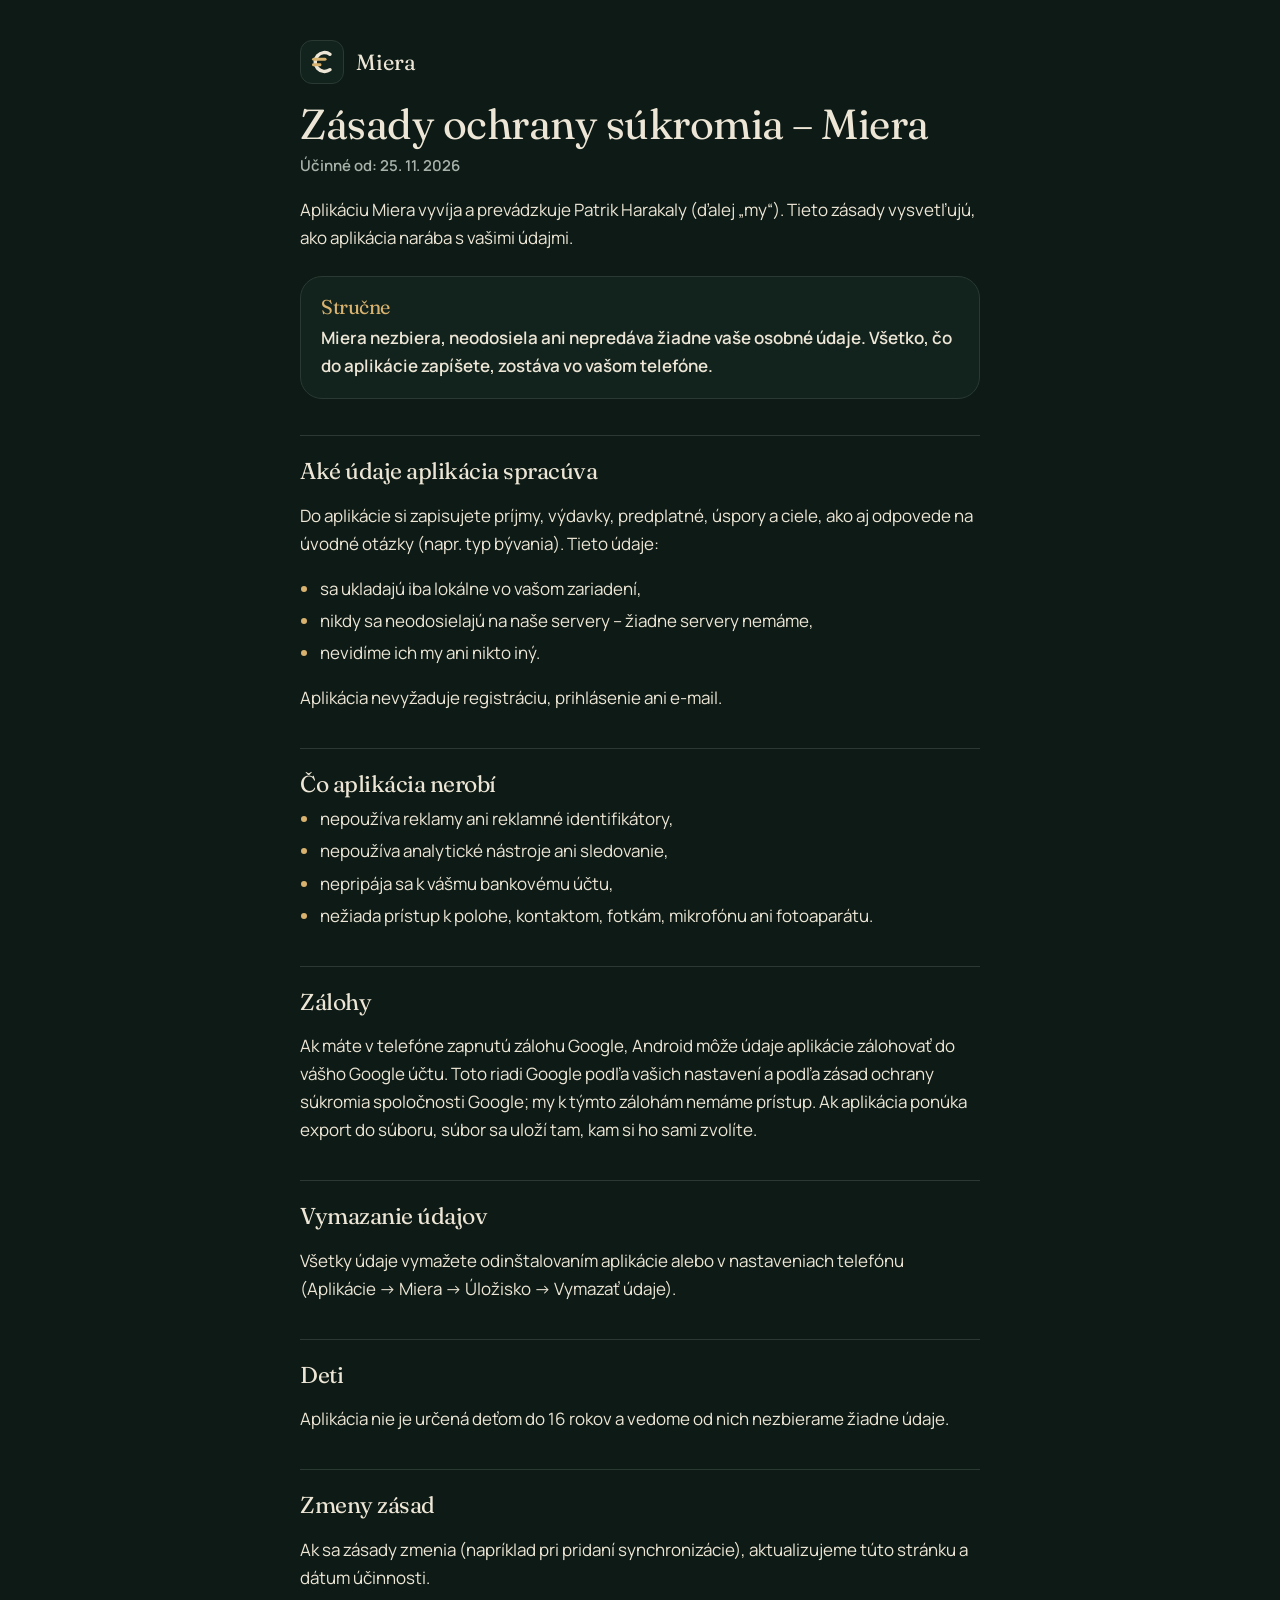
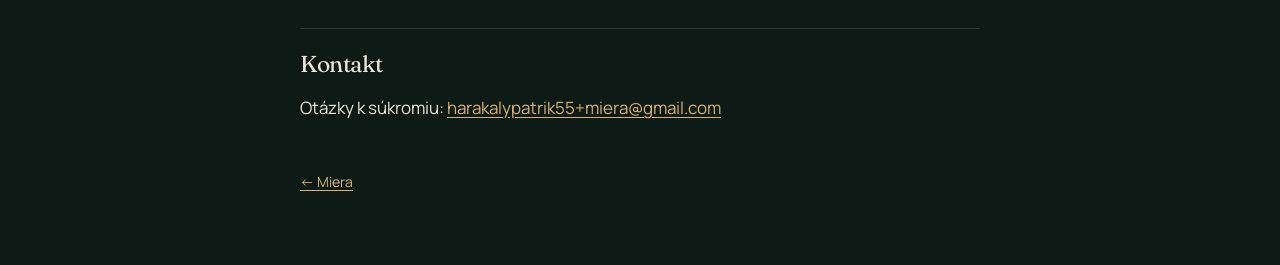
==== privacy.html @ 959af8d8 "Stránka Miera a zásady ochrany súkromia (GitHub Pages) Co-Authored-By: Claude Opus 5.5 <noreply@anth" ====
<!doctype html>
<html lang="sk">
<head>
<meta charset="utf-8">
<meta name="viewport" content="width=device-width, initial-scale=1">
<meta name="theme-color" content="#0D1A15">
<meta name="referrer" content="no-referrer">
<link rel="icon" href="favicon.svg" type="image/svg+xml">
<link rel="preconnect" href="https://fonts.googleapis.com">
<link rel="preconnect" href="https://fonts.gstatic.com" crossorigin>
<link href="https://fonts.googleapis.com/css2?family=Fraunces:wght@400&family=Manrope:wght@400;600;800&display=swap" rel="stylesheet">
<link rel="stylesheet" href="style.css">
<title>Zásady ochrany súkromia – Miera</title>
<meta name="description" content="Zásady ochrany súkromia aplikácie Miera. Aplikácia nezbiera, neodosiela ani nepredáva žiadne osobné údaje.">
</head>
<body>
<main>
  <a class="brand" href="./"><svg viewBox="0 0 108 108" aria-hidden="true"><g transform="translate(57 54) scale(1.1) translate(-50 -50)"><path d="M66 32 A22 22 0 1 0 66 68" fill="none" stroke="#EDE6D6" stroke-width="8" stroke-linecap="round"/><rect x="24" y="40" width="34" height="7" rx="3.5" fill="#D8B26E"/><rect x="24" y="53" width="22" height="7" rx="3.5" fill="#D8B26E"/></g></svg><span>Miera</span></a>

  <h1>Zásady ochrany súkromia – Miera</h1>
  <p class="meta">Účinné od: 25. 11. 2026</p>

  <p>Aplikáciu Miera vyvíja a prevádzkuje Patrik Harakaly (ďalej „my“). Tieto zásady vysvetľujú, ako aplikácia narába s vašimi údajmi.</p>

  <section class="lead">
    <h2>Stručne</h2>
    <p>Miera nezbiera, neodosiela ani nepredáva žiadne vaše osobné údaje. Všetko, čo do aplikácie zapíšete, zostáva vo vašom telefóne.</p>
  </section>

  <h2>Aké údaje aplikácia spracúva</h2>
  <p>Do aplikácie si zapisujete príjmy, výdavky, predplatné, úspory a ciele, ako aj odpovede na úvodné otázky (napr. typ bývania). Tieto údaje:</p>
  <ul>
    <li>sa ukladajú iba lokálne vo vašom zariadení,</li>
    <li>nikdy sa neodosielajú na naše servery – žiadne servery nemáme,</li>
    <li>nevidíme ich my ani nikto iný.</li>
  </ul>
  <p>Aplikácia nevyžaduje registráciu, prihlásenie ani e-mail.</p>

  <h2>Čo aplikácia nerobí</h2>
  <ul>
    <li>nepoužíva reklamy ani reklamné identifikátory,</li>
    <li>nepoužíva analytické nástroje ani sledovanie,</li>
    <li>nepripája sa k vášmu bankovému účtu,</li>
    <li>nežiada prístup k polohe, kontaktom, fotkám, mikrofónu ani fotoaparátu.</li>
  </ul>

  <h2>Zálohy</h2>
  <p>Ak máte v telefóne zapnutú zálohu Google, Android môže údaje aplikácie zálohovať do vášho Google účtu. Toto riadi Google podľa vašich nastavení a podľa zásad ochrany súkromia spoločnosti Google; my k týmto zálohám nemáme prístup. Ak aplikácia ponúka export do súboru, súbor sa uloží tam, kam si ho sami zvolíte.</p>

  <h2>Vymazanie údajov</h2>
  <p>Všetky údaje vymažete odinštalovaním aplikácie alebo v nastaveniach telefónu (Aplikácie → Miera → Úložisko → Vymazať údaje).</p>

  <h2>Deti</h2>
  <p>Aplikácia nie je určená deťom do 16 rokov a vedome od nich nezbierame žiadne údaje.</p>

  <h2>Zmeny zásad</h2>
  <p>Ak sa zásady zmenia (napríklad pri pridaní synchronizácie), aktualizujeme túto stránku a dátum účinnosti.</p>

  <h2>Kontakt</h2>
  <p>Otázky k súkromiu: <a href="mailto:harakalypatrik55+miera@gmail.com">harakalypatrik55+miera@gmail.com</a></p>

  <footer><a href="./">← Miera</a></footer>
</main>
</body>
</html>
---- style.css ----
/* Miera – štýl ako v aplikácii (Premium, len tmavý režim). Bez trackerov, analytiky a cookies. */
:root {
  --bg: #0D1A15;
  --card: #12221C;
  --line: #2A3A33;
  --ink: #EDE6D6;
  --muted: #A9B3AC;
  --gold: #D8B26E;
  color-scheme: dark;
}
* { box-sizing: border-box; }
html { -webkit-text-size-adjust: 100%; }
body {
  margin: 0;
  background: var(--bg);
  color: var(--ink);
  font: 400 17px/1.65 'Manrope', system-ui, -apple-system, 'Segoe UI', Roboto, sans-serif;
  -webkit-font-smoothing: antialiased;
}
main { max-width: 720px; margin: 0 auto; padding: 40px 20px 72px; }
h1, h2 { font-family: 'Fraunces', Georgia, serif; font-weight: 400; letter-spacing: -0.5px; line-height: 1.15; }
h1 { font-size: clamp(30px, 7vw, 42px); margin: 8px 0 6px; }
h2 { font-size: 23px; margin: 36px 0 8px; padding-top: 22px; border-top: 1px solid var(--line); }
p, li { color: var(--ink); }
ul { padding-left: 1.2em; margin: 8px 0; }
li { margin: 4px 0; }
li::marker { color: var(--gold); }
a { color: var(--gold); text-underline-offset: 3px; }
a:focus-visible { outline: 3px solid var(--gold); outline-offset: 3px; border-radius: 4px; }
.meta { color: var(--muted); font-weight: 600; font-size: 15px; margin: 0; }
.lead {
  background: var(--card); border: 1px solid var(--line); border-radius: 22px;
  padding: 18px 20px; margin: 24px 0 0; font-weight: 600;
}
.lead h2 { border: 0; padding: 0; margin: 0 0 6px; font-size: 20px; color: var(--gold); }
.lead p { margin: 0; }
.brand { display: inline-flex; align-items: center; gap: 12px; color: var(--ink); text-decoration: none; font-family: 'Fraunces', Georgia, serif; font-size: 22px; }
.brand svg { width: 44px; height: 44px; border-radius: 12px; background: var(--card); border: 1px solid var(--line); }
.pill {
  display: inline-block; margin-top: 18px; padding: 12px 20px; border-radius: 999px;
  background: var(--gold); color: var(--bg); font-weight: 800; text-decoration: none;
}
footer { margin-top: 48px; color: var(--muted); font-size: 14px; }
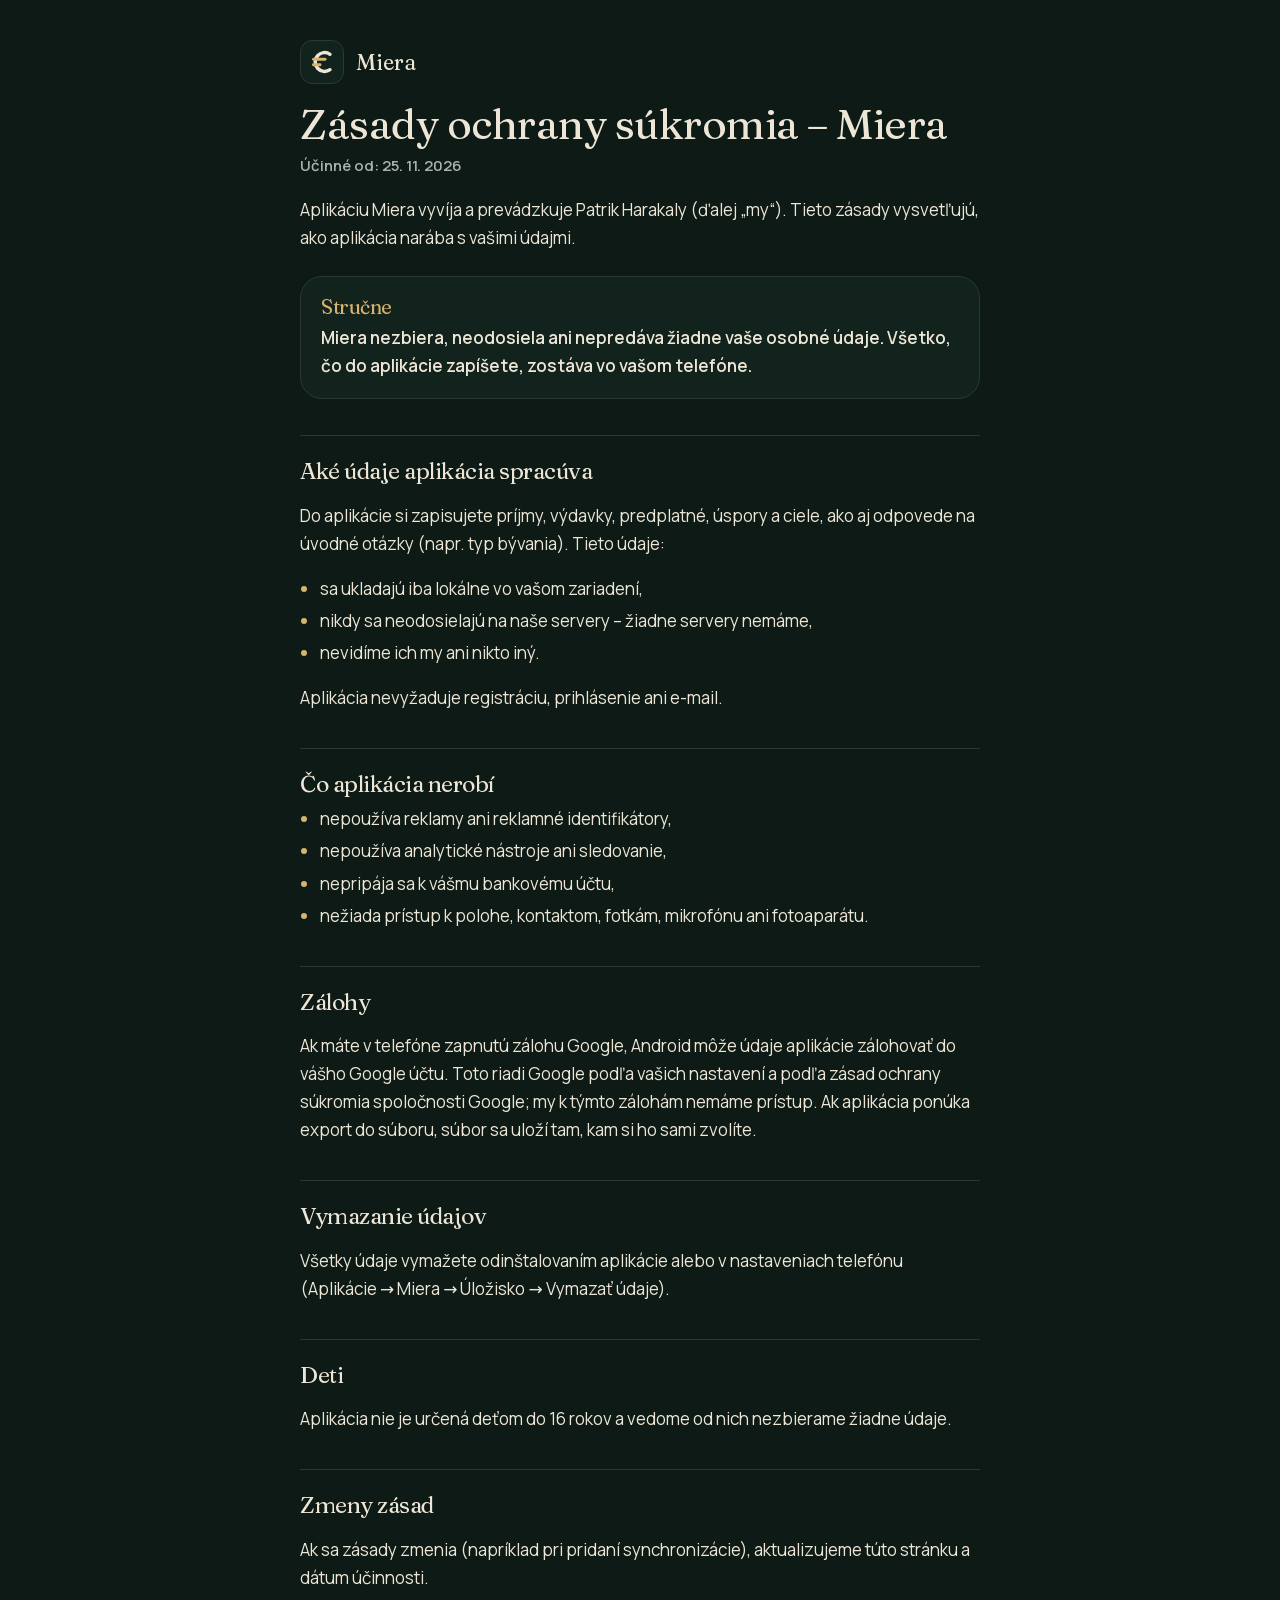
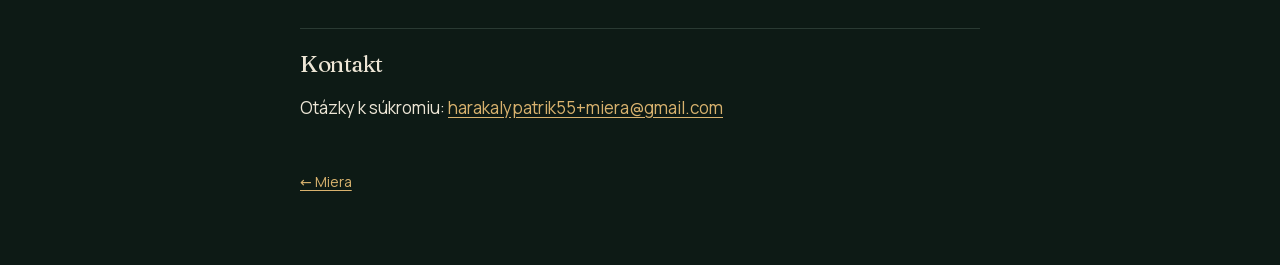
==== commit c9a5eef8: "Písma Fraunces a Manrope pribalené lokálne namiesto Google Fonts - fonts/: woff2 pre latin + latin-e" ====
--- a/privacy.html
+++ b/privacy.html
@@ -6,9 +6,9 @@
 <meta name="theme-color" content="#0D1A15">
 <meta name="referrer" content="no-referrer">
 <link rel="icon" href="favicon.svg" type="image/svg+xml">
-<link rel="preconnect" href="https://fonts.googleapis.com">
-<link rel="preconnect" href="https://fonts.gstatic.com" crossorigin>
-<link href="https://fonts.googleapis.com/css2?family=Fraunces:wght@400&family=Manrope:wght@400;600;800&display=swap" rel="stylesheet">
+<link rel="preload" href="fonts/fraunces-latin.woff2" as="font" type="font/woff2" crossorigin>
+<link rel="preload" href="fonts/manrope-latin.woff2" as="font" type="font/woff2" crossorigin>
+<link rel="stylesheet" href="fonts.css">
 <link rel="stylesheet" href="style.css">
 <title>Zásady ochrany súkromia – Miera</title>
 <meta name="description" content="Zásady ochrany súkromia aplikácie Miera. Aplikácia nezbiera, neodosiela ani nepredáva žiadne osobné údaje.">
--- a/fonts.css
+++ b/fonts.css
@@ -0,0 +1,37 @@
+/* Písma pribalené lokálne (bez pripájania na Google). Licencia: fonts/OFL-*.txt */
+/* Fraunces – latin */
+@font-face {
+  font-family: 'Fraunces';
+  font-style: normal;
+  font-weight: 400;
+  font-display: swap;
+  src: url(fonts/fraunces-latin.woff2) format('woff2');
+  unicode-range: U+0000-00FF, U+0131, U+0152-0153, U+02BB-02BC, U+02C6, U+02DA, U+02DC, U+0304, U+0308, U+0329, U+2000-206F, U+20AC, U+2122, U+2191, U+2193, U+2212, U+2215, U+FEFF, U+FFFD;
+}
+/* Fraunces – latin-ext */
+@font-face {
+  font-family: 'Fraunces';
+  font-style: normal;
+  font-weight: 400;
+  font-display: swap;
+  src: url(fonts/fraunces-latin-ext.woff2) format('woff2');
+  unicode-range: U+0100-02BA, U+02BD-02C5, U+02C7-02CC, U+02CE-02D7, U+02DD-02FF, U+0304, U+0308, U+0329, U+1D00-1DBF, U+1E00-1E9F, U+1EF2-1EFF, U+2020, U+20A0-20AB, U+20AD-20C4, U+2113, U+2C60-2C7F, U+A720-A7FF;
+}
+/* Manrope – latin */
+@font-face {
+  font-family: 'Manrope';
+  font-style: normal;
+  font-weight: 400 800;
+  font-display: swap;
+  src: url(fonts/manrope-latin.woff2) format('woff2');
+  unicode-range: U+0000-00FF, U+0131, U+0152-0153, U+02BB-02BC, U+02C6, U+02DA, U+02DC, U+0304, U+0308, U+0329, U+2000-206F, U+20AC, U+2122, U+2191, U+2193, U+2212, U+2215, U+FEFF, U+FFFD;
+}
+/* Manrope – latin-ext */
+@font-face {
+  font-family: 'Manrope';
+  font-style: normal;
+  font-weight: 400 800;
+  font-display: swap;
+  src: url(fonts/manrope-latin-ext.woff2) format('woff2');
+  unicode-range: U+0100-02BA, U+02BD-02C5, U+02C7-02CC, U+02CE-02D7, U+02DD-02FF, U+0304, U+0308, U+0329, U+1D00-1DBF, U+1E00-1E9F, U+1EF2-1EFF, U+2020, U+20A0-20AB, U+20AD-20C4, U+2113, U+2C60-2C7F, U+A720-A7FF;
+}
--- a/style.css
+++ b/style.css
@@ -1,4 +1,5 @@
-/* Miera – štýl ako v aplikácii (Premium, len tmavý režim). Bez trackerov, analytiky a cookies. */
+/* Miera – štýl ako v aplikácii (Premium, len tmavý režim). Bez trackerov, analytiky a cookies.
+   Písma sú lokálne (fonts.css) – stránka sa nepripája na žiadnu tretiu stranu. */
 :root {
   --bg: #0D1A15;
   --card: #12221C;
